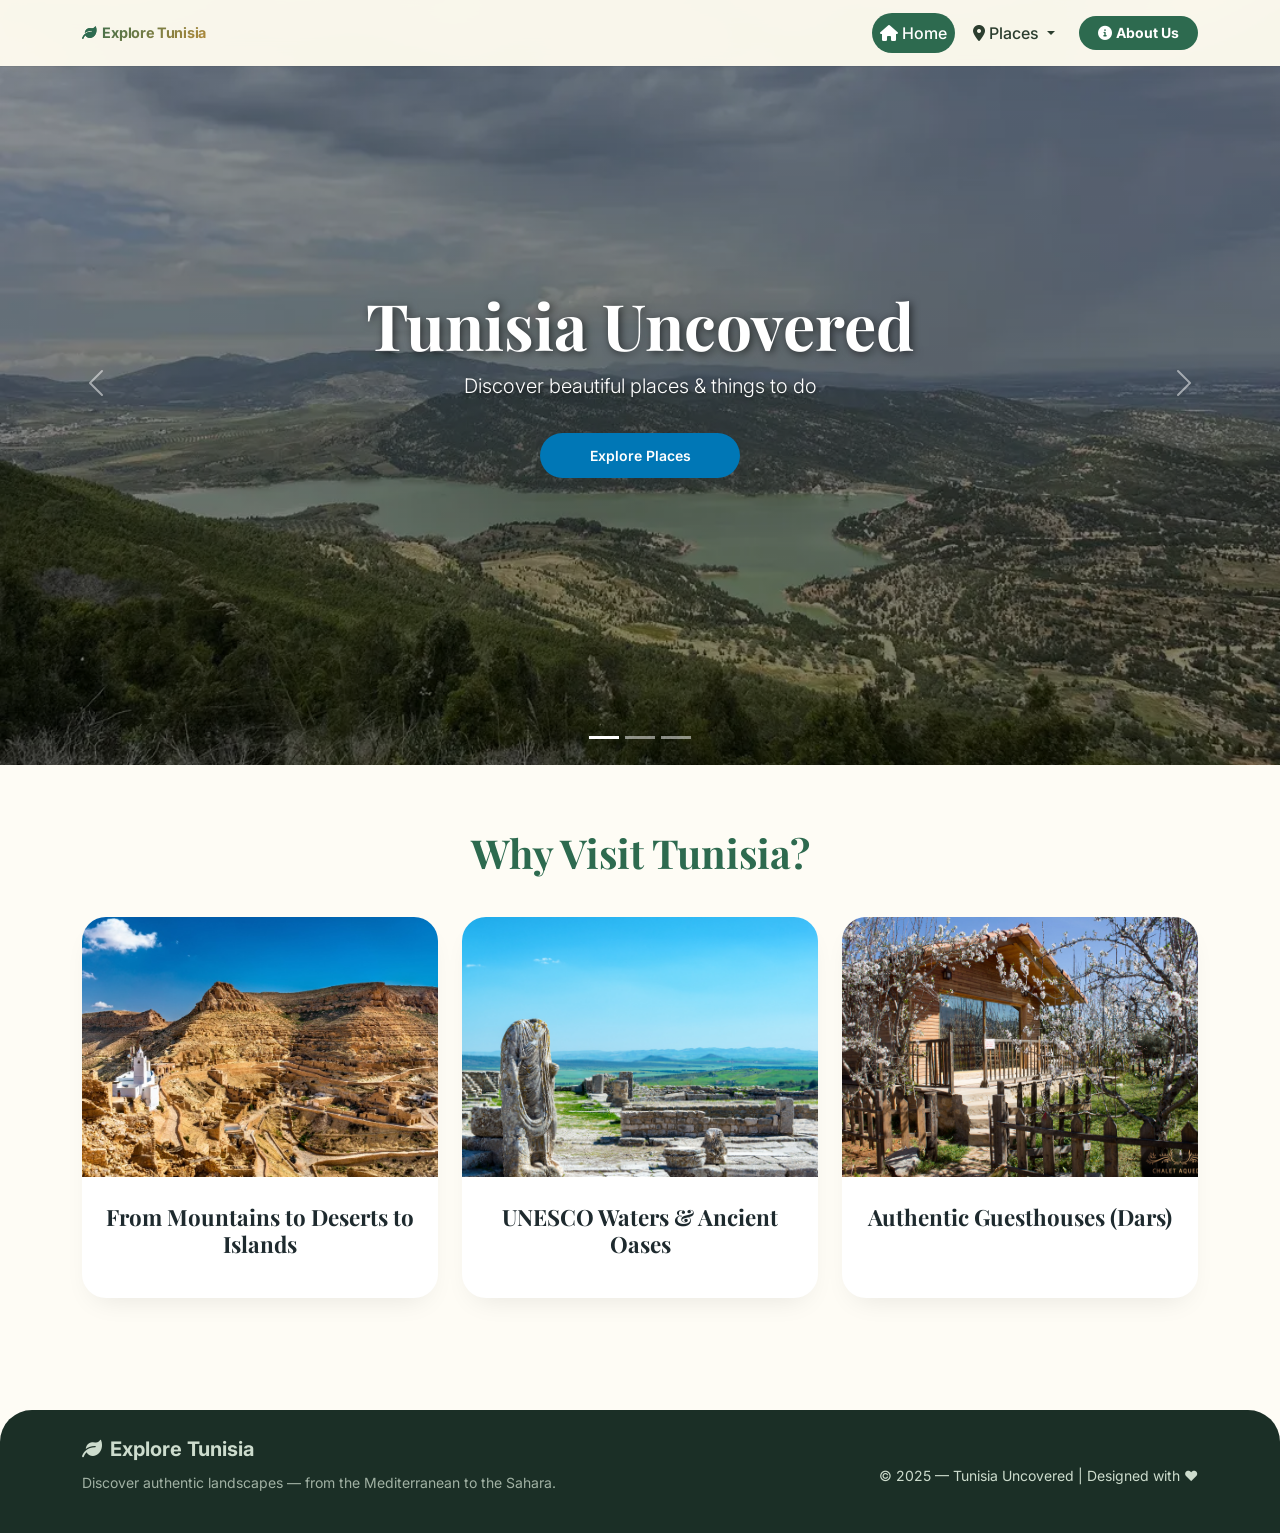
==== index.html @ b40e2815 "initial commit" ====
<!DOCTYPE html>
<html lang="en">
<head>
    <meta charset="UTF-8">
    <meta name="viewport" content="width=device-width, initial-scale=1.0, viewport-fit=cover">
    <title>Tunisia Uncovered | Explore Tunisia’s Hidden Gems</title>

    <!-- Bootstrap 5 CSS -->
    <link href="https://cdn.jsdelivr.net/npm/bootstrap@5.3.3/dist/css/bootstrap.min.css" rel="stylesheet">

    <!-- Google Fonts -->
    <link href="https://fonts.googleapis.com/css2?family=Inter:opsz,wght@14..32,300;14..32,400;14..32,500;14..32,600;14..32,700&family=Playfair+Display:wght@400;500;600;700&display=swap" rel="stylesheet">

    <!-- Font Awesome 6 -->
    <link rel="stylesheet" href="https://cdnjs.cloudflare.com/ajax/libs/font-awesome/6.0.0-beta3/css/all.min.css">

    <style>
        * {
            margin: 0;
            padding: 0;
            box-sizing: border-box;
        }

        body {
            font-family: 'Inter', sans-serif;
            background: #fefcf5;
            color: #1e2a2e;
            scroll-behavior: smooth;
        }

        /* === NAVBAR (same as Zaghouan page) === */
        .navbar-custom {
            background: rgba(255, 252, 240, 0.96);
            backdrop-filter: blur(12px);
            box-shadow: 0 4px 20px rgba(0, 0, 0, 0.02), 0 1px 0 rgba(0, 0, 0, 0.05);
            transition: all 0.3s ease;
            padding: 0.8rem 0;
        }

        .navbar-scrolled {
            background: rgba(255, 250, 240, 0.98);
            box-shadow: 0 10px 25px -5px rgba(0, 0, 0, 0.08);
            padding: 0.5rem 0;
        }

        .navbar-brand {
            font-size: 1.6rem;
            letter-spacing: -0.3px;
            background: linear-gradient(135deg, #2d6a4f, #b78c3a);
            background-clip: text;
            -webkit-background-clip: text;
            color: transparent;
            font-weight: 700;
        }

    
        .navbar-nav .nav-link {
            font-weight: 500;
            color: #2c3e2f;
            margin: 0 0.2rem;
            transition: 0.2s;
            border-radius: 30px;
            padding: 0.5rem 1rem;
        }

        .navbar-nav .nav-link:hover {
            background: #e9ece0;
            color: #1b4d2e;
        }

        .navbar-nav .nav-link.active {
            background: #2d6a4f;
            color: white !important;
        }

        .dropdown-menu {
            background: rgba(255, 252, 240, 0.98);
            backdrop-filter: blur(8px);
            border-radius: 1rem;
            border: none;
            box-shadow: 0 10px 25px -5px rgba(0, 0, 0, 0.1);
        }

        .dropdown-item {
            border-radius: 0.5rem;
            padding: 0.5rem 1.2rem;
            color: #2c3e2f;
        }

        .dropdown-item:hover {
            background: #2d6a4f;
            color: white;
        }

        .btn-about {
            background: #2d6a4f;
            color: white;
            border: none;
            border-radius: 40px;
            padding: 0.4rem 1.2rem;
            font-weight: 600;
            transition: all 0.2s;
        }

        .btn-about:hover {
            background: #1b4e3a;
            transform: translateY(-2px);
            box-shadow: 0 6px 14px rgba(45, 106, 79, 0.25);
            color: white;
        }

        /* === HERO SECTION (Homepage) === */
        .hero-home {
            position: relative;
            min-height: 85vh;
            background: linear-gradient(107deg, #1f3b2c 0%, #2b5a42 100%);
            background-image: url('https://images.pexels.com/photos/2352687/pexels-photo-2352687.jpeg?auto=compress&cs=tinysrgb&w=1600');
            background-size: cover;
            background-position: center 40%;
            background-blend-mode: overlay;
            display: flex;
            align-items: center;
            justify-content: center;
            text-align: center;
            margin-top: 0;
            border-radius: 0 0 3rem 3rem;
            overflow: hidden;
        }

        .hero-home::before {
            content: "";
            position: absolute;
            inset: 0;
            background: radial-gradient(circle at 20% 30%, rgba(0,0,0,0.4), rgba(0,20,5,0.7));
            z-index: 1;
        }

        .hero-home .container {
            position: relative;
            z-index: 2;
        }

        .hero-home h1 {
            font-family: 'Playfair Display', serif;
            font-size: 4rem;
            font-weight: 700;
            color: white;
            text-shadow: 0 8px 20px rgba(0,0,0,0.3);
            letter-spacing: -0.5px;
        }

        .hero-home p {
            font-size: 1.4rem;
            color: #fefcf5;
            text-shadow: 0 2px 5px rgba(0,0,0,0.5);
            margin-bottom: 2rem;
        }

        /* Button primary override (Mediterranean blue) */
        .btn-primary {
            background-color: #0077b6;
            border: none;
            border-radius: 40px;
            padding: 0.75rem 2rem;
            font-weight: 600;
            transition: all 0.3s ease;
        }
        .btn-primary:hover {
            background-color: #005f87;
            transform: scale(1.05);
            box-shadow: 0 8px 20px rgba(0,0,0,0.2);
        }

        /* === FEATURED SECTION (Why Visit Tunisia) === */
        .featured {
            background-color: #fefcf5;
            padding: 4rem 0;
        }

        .featured h2 {
            font-family: 'Playfair Display', serif;
            color: #2d6a4f;
            font-size: 2.5rem;
            font-weight: 700;
            margin-bottom: 2.5rem;
            text-align: center;
        }

        .feature-card {
            background: white;
            border-radius: 1.5rem;
            overflow: hidden;
            transition: all 0.3s ease;
            box-shadow: 0 12px 28px -12px rgba(0, 0, 0, 0.1);
            height: 100%;
        }

        .feature-card:hover {
            transform: translateY(-8px);
            box-shadow: 0 25px 35px -16px rgba(0, 0, 0, 0.2);
        }

        .feature-card img {
            width: 100%;
            height: 260px;
            object-fit: cover;
            transition: transform 0.4s ease;
        }

        .feature-card:hover img {
            transform: scale(1.03);
        }

        .feature-card h5 {
            font-family: 'Playfair Display', serif;
            font-weight: 700;
            color: #1e2a2e;
            margin: 1.2rem 0 1rem 0;
            text-align: center;
            font-size: 1.4rem;
        }

        .feature-card .card-body {
            padding: 0.5rem 1rem 1.5rem;
            text-align: center;
        }

        /* Footer */
        footer {
            background: #1b2f26;
            color: #cddccd;
            border-radius: 2rem 2rem 0 0;
            margin-top: 3rem;
        }

        /* Responsive */
        @media (max-width: 768px) {
            .hero-home h1 {
                font-size: 2.5rem;
            }
            .hero-home p {
                font-size: 1.1rem;
            }
            .feature-card img {
                height: 200px;
            }
            .featured h2 {
                font-size: 2rem;
            }
        }

        .carousel-item .carousel-caption {
            right: 0;
            left: 0;
            bottom: 0;
            top: 0;            
            text-align: center;
            background: transparent;
        }
        .carousel-caption h1, .carousel-caption h2 {
             text-shadow: 2px 2px 8px rgba(0,0,0,0.6);
            }
        .carousel-caption p {
            text-shadow: 1px 1px 4px rgba(0,0,0,0.5);
        }

    </style>
</head>
<body>

<!-- NAVBAR (identical to Zaghouan page, with Home active) -->
<nav class="navbar navbar-expand-lg navbar-custom fixed-top">
    <div class="container">
        <a class="navbar-brand fw-bold" href="index.html" style="font-size: 0.9rem;">
    <i class="fas fa-leaf me-1" style="color:#2d6a4f;"></i> Explore Tunisia</a>
        <button class="navbar-toggler" type="button" data-bs-toggle="collapse" data-bs-target="#navbarNav">
            <span class="navbar-toggler-icon"></span>
        </button>
        <div class="collapse navbar-collapse" id="navbarNav">
            <ul class="navbar-nav ms-auto align-items-center gap-1">
                <li class="nav-item">
                    <a class="nav-link active" href="index.html"><i class="fas fa-home me-1"></i>Home</a>
                </li>
                <li class="nav-item dropdown">
                    <a class="nav-link dropdown-toggle" href="#" role="button" data-bs-toggle="dropdown">
                        <i class="fas fa-map-marker-alt me-1"></i>Places
                    </a>
                    <ul class="dropdown-menu">
                        <li><a class="dropdown-item" href="zaghouan.html">Zaghouan</a></li>
                        <li><a class="dropdown-item" href="nabeul.html">Nabeul</a></li>
                        <li><a class="dropdown-item" href="bizerte.html">Bizerte</a></li>
                        <li><a class="dropdown-item" href="kebili.html">Kebili</a></li>
                        <li><a class="dropdown-item" href="mahdia.html">Mahdia</a></li>
                        <li><a class="dropdown-item" href="djerba.html">Djerba</a></li>
                    </ul>
                </li>
                <li class="nav-item ms-md-2">
                    <a class="btn btn-about btn-sm fw-bold" href="about_us.html"><i class="fas fa-info-circle me-1"></i>About Us</a>
                </li>
            </ul>
        </div>
    </div>
</nav>

<div id="heroCarousel" class="carousel slide carousel-fade" data-bs-ride="carousel">
    <div class="carousel-indicators">
        <button type="button" data-bs-target="#heroCarousel" data-bs-slide-to="0" class="active"></button>
        <button type="button" data-bs-target="#heroCarousel" data-bs-slide-to="1"></button>
        <button type="button" data-bs-target="#heroCarousel" data-bs-slide-to="2"></button>
    </div>
    <div class="carousel-inner">
        <div class="carousel-item active" style="height: 85vh; background-size: cover; background-position: center; background-image: linear-gradient(rgba(0,0,0,0.4), rgba(0,0,0,0.5)), url('images/djebelbouargoub.webp');">
            <div class="carousel-caption d-flex flex-column justify-content-center h-100" style="    align-items: center;">
                <h1 class="display-3 fw-bold" style="font-family: 'Playfair Display';">Tunisia Uncovered</h1>
                <p class="lead">Discover beautiful places & things to do</p>
                <a href="places.html" class="btn btn-primary btn-sm mt-3" style="width: 200px;">Explore Places</a>
            </div>
        </div>
        <div class="carousel-item" style="height: 85vh; background-size: cover; background-position: center; background-image: linear-gradient(rgba(0,0,0,0.4), rgba(0,0,0,0.5)), url('images/darelkasba.jpg');">
            <div class="carousel-caption d-flex flex-column justify-content-center h-100" style="    align-items: center;">
                <h2 class="display-4 fw-bold" style="font-family: 'Playfair Display';">Sahara Adventures</h2>
                <p class="lead">Endless dunes & starry nights</p>
                <a href="places.html" class="btn btn-primary btn-sm mt-3" style="width: 200px;">Explore Places</a>
            </div>
        </div>
        <div class="carousel-item" style="height: 85vh; background-size: cover; background-position: center; background-image: linear-gradient(rgba(0,0,0,0.4), rgba(0,0,0,0.5)), url('images/beach.jpg.jpeg');">
            <div class="carousel-caption d-flex flex-column justify-content-center h-100" style="    align-items: center;">
                <h2 class="display-4 fw-bold" style="font-family: 'Playfair Display';">Rich History & Heritage</h2>
                <p class="lead">Roman temples, UNESCO sites, and traditional Dars</p>
                <a href="places.html" class="btn btn-primary btn-sm mt-3" style="width: 200px;">Explore Places</a>
            </div>
        </div>
    </div>
    <button class="carousel-control-prev" type="button" data-bs-target="#heroCarousel" data-bs-slide="prev">
        <span class="carousel-control-prev-icon"></span>
    </button>
    <button class="carousel-control-next" type="button" data-bs-target="#heroCarousel" data-bs-slide="next">
        <span class="carousel-control-next-icon"></span>
    </button>
</div>

<!-- FEATURED SECTION: Why Visit Tunisia? -->
<section class="featured">
    <div class="container">
        <h2>Why Visit Tunisia?</h2>
        <div class="row g-4 justify-content-center">
    <!-- Reason 1: Mountains, Deserts, Islands -->
    <div class="col-md-4">
        <div class="feature-card">
            <img src="images/why4.jpg" alt="Diverse landscapes Tunisia" loading="lazy">
            <div class="card-body">
                <h5>From Mountains to Deserts to Islands</h5>
            </div>
        </div>
    </div>
    <!-- Reason 2: UNESCO Waters & Ancient Oases -->
    <div class="col-md-4">
        <div class="feature-card">
            <img src="images/why2.png" alt="Roman Water Temple" loading="lazy">
            <div class="card-body">
                <h5>UNESCO Waters & Ancient Oases</h5>
            </div>
        </div>
    </div>
    <!-- Reason 3: Authentic Tunisian Guesthouses -->
    <div class="col-md-4">
        <div class="feature-card">
            <img src="images/why7.jpeg" alt="Traditional Dar guesthouse" loading="lazy">
            <div class="card-body">
                <h5>Authentic Guesthouses (Dars)</h5>
            </div>
        </div>
    </div>
</div>
</section>

<!-- FOOTER (same style as Zaghouan page) -->
<footer class="container-fluid py-4 mt-5">
    <div class="container">
        <div class="row align-items-center">
            <div class="col-md-6">
                <span class="fw-bold fs-5"><i class="fas fa-leaf me-2"></i>Explore Tunisia</span>
                <p class="small mt-2 opacity-75">Discover authentic landscapes — from the Mediterranean to the Sahara.</p>
            </div>
            <div class="col-md-6 text-md-end">
                <p class="small mt-2 mb-0">© 2025 — Tunisia Uncovered | Designed with ❤️</p>
            </div>
        </div>
    </div>
</footer>

<!-- Bootstrap JS Bundle -->
<script src="https://cdn.jsdelivr.net/npm/bootstrap@5.3.3/dist/js/bootstrap.bundle.min.js"></script>

<!-- Scroll effect for navbar -->
<script>
    window.addEventListener("scroll", function() {
        const navbar = document.querySelector(".navbar-custom");
        if (navbar) {
            if (window.scrollY > 50) {
                navbar.classList.add("navbar-scrolled");
            } else {
                navbar.classList.remove("navbar-scrolled");
            }
        }
    });

    // Fallback for any broken images
    document.querySelectorAll('img').forEach(img => {
        img.addEventListener('error', function(e) {
            if(!this.src.includes('placehold')) {
                this.src = 'https://placehold.co/800x500/e9dfc7/2d6a4f?text=Discover+Tunisia';
            }
        });
    });
</script>
</body>
</html>
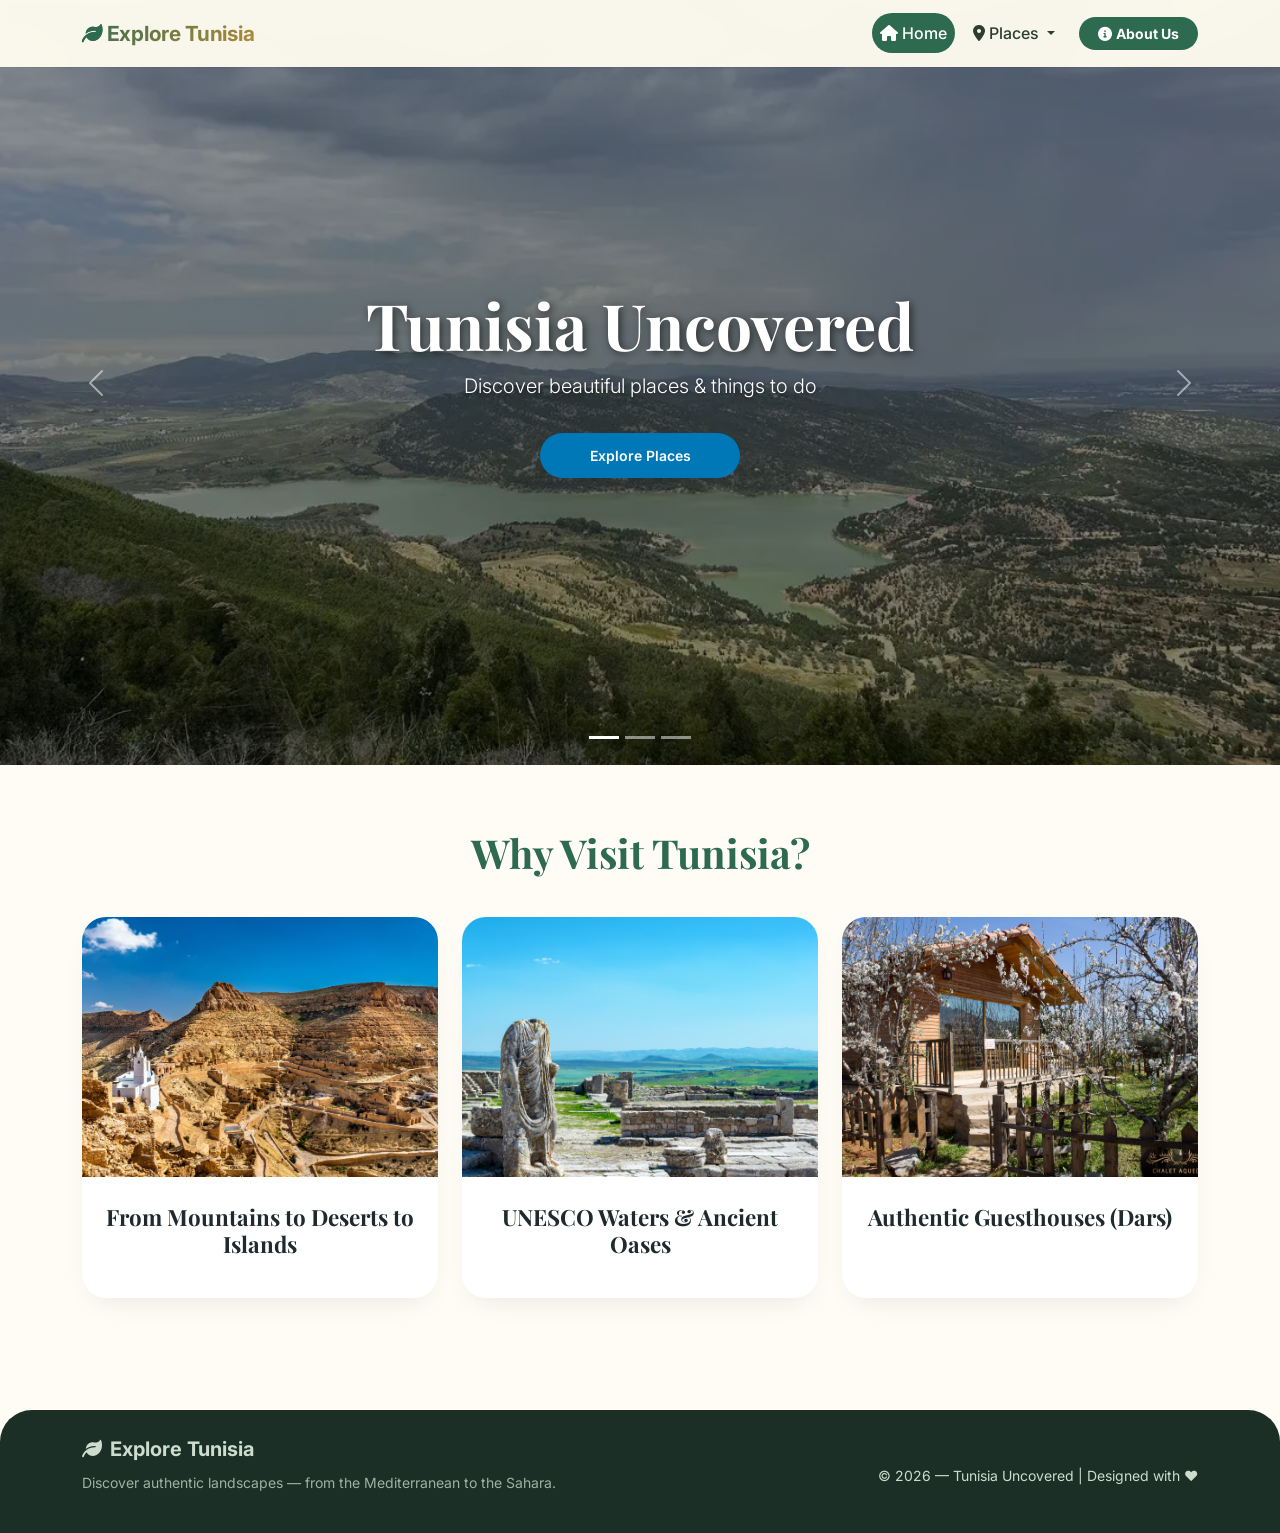
==== commit 66299b64: "Describe your changes here" ====
--- a/index.html
+++ b/index.html
@@ -271,8 +271,8 @@
 <!-- NAVBAR (identical to Zaghouan page, with Home active) -->
 <nav class="navbar navbar-expand-lg navbar-custom fixed-top">
     <div class="container">
-        <a class="navbar-brand fw-bold" href="index.html" style="font-size: 0.9rem;">
-    <i class="fas fa-leaf me-1" style="color:#2d6a4f;"></i> Explore Tunisia</a>
+        <a class="navbar-brand fw-bold" href="index.html" style="font-size: 1.3rem;">
+    <i class="fas fa-leaf me-1" style="color:#2d6a4f;"></i>Explore Tunisia</a>
         <button class="navbar-toggler" type="button" data-bs-toggle="collapse" data-bs-target="#navbarNav">
             <span class="navbar-toggler-icon"></span>
         </button>
@@ -383,7 +383,7 @@
                 <p class="small mt-2 opacity-75">Discover authentic landscapes — from the Mediterranean to the Sahara.</p>
             </div>
             <div class="col-md-6 text-md-end">
-                <p class="small mt-2 mb-0">© 2025 — Tunisia Uncovered | Designed with ❤️</p>
+                <p class="small mt-2 mb-0">© 2026 — Tunisia Uncovered | Designed with ❤️</p>
             </div>
         </div>
     </div>
